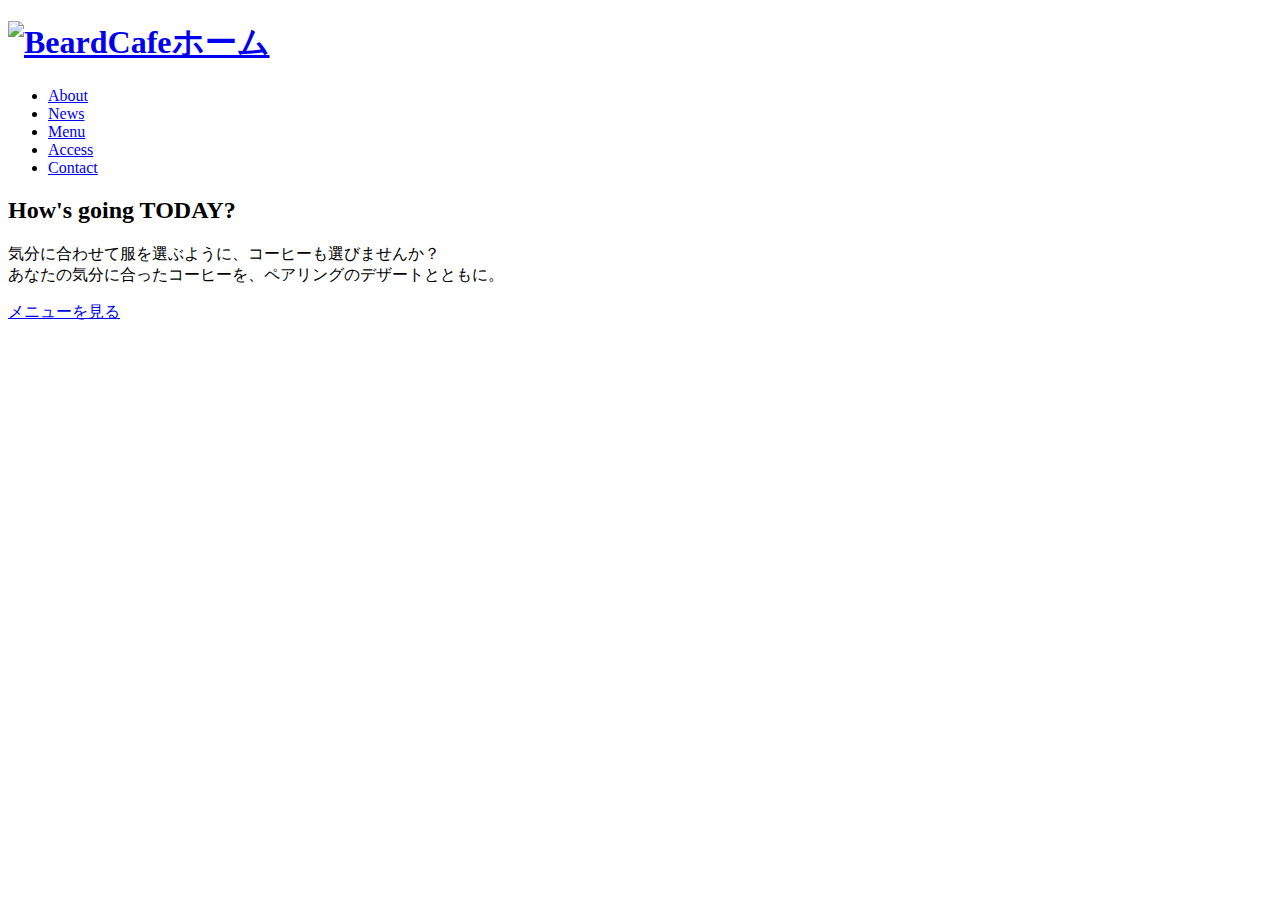
==== index.html @ 52072fda "Add files via upload" ====
<!doctype html>
<html lang ="ja">
  <head>
    <meta charset="utf-8">
    <meta name="viewport" content="width=device-width, initial-scale=1">
    <title>beardCafe</title>
      <meta name="description" content=お客様の気分に合わせたコーヒーとペアリングのスイーツを提供するカフェ>

<!--CSS-->
<link rel="preconnect" href="https://fonts.googleapis.com">
<link rel="preconnect" href="https://fonts.gstatic.com" crossorigin>
<link href="https://fonts.googleapis.com/css2?family=Libre+Baskerville&display=swap" rel="stylesheet">
<link href="css/style.css" rel="stylesheet">
<link rel="icon" type="images/svg" href="images/icon.svg">
  </head>
  <body id="home" class="big-bg">
      <header class="page-header wrapper">
          <h1><a href="index.html"><img class="logo" src="images/logo.svg" alt="BeardCafeホーム"></a></h1>
          <nav>
              <ul class="main-nav">
                  <li><a href="About.html">About</a></li>
                  <li><a href="news.html">News</a></li>
                  <li><a href="menu.html">Menu</a></li>
                  <li><a href="Access.html">Access</a></li>
                  <li><a href="contact.html">Contact</a></li>
              </ul>
          </nav>
       </header>

       <div class="home-content wrapper">
         <h2 class="page-title">How's going TODAY?</h2>
         <p>気分に合わせて服を選ぶように、コーヒーも選びませんか？<br>
           あなたの気分に合ったコーヒーを、ペアリングのデザートとともに。</p>
         <a class="button" href="menu.html">メニューを見る</a>
       </div><!-- /#home -->

  </body>


</html>
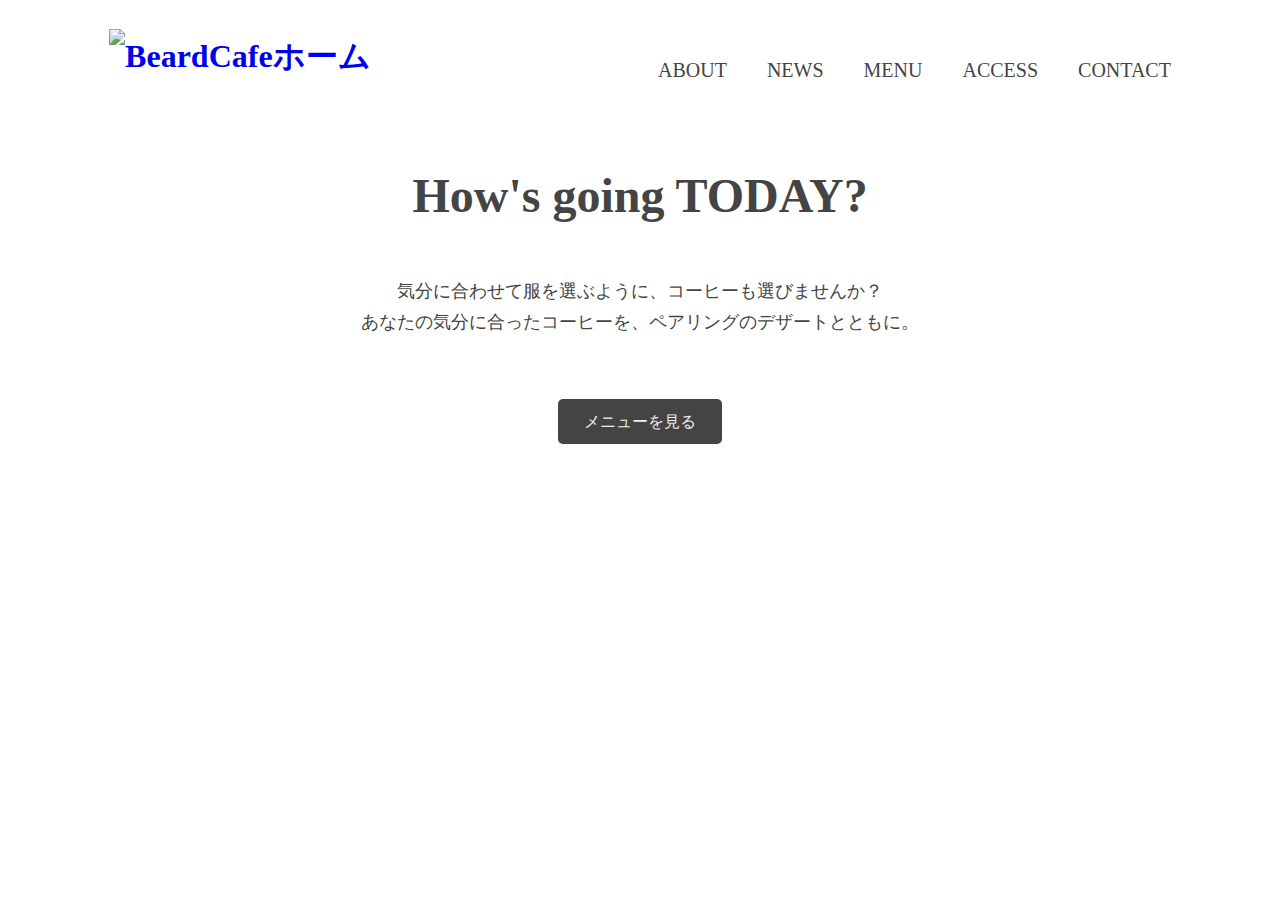
==== commit 57d357a1: "Update index.html" ====
--- a/index.html
+++ b/index.html
@@ -10,7 +10,7 @@
 <link rel="preconnect" href="https://fonts.googleapis.com">
 <link rel="preconnect" href="https://fonts.gstatic.com" crossorigin>
 <link href="https://fonts.googleapis.com/css2?family=Libre+Baskerville&display=swap" rel="stylesheet">
-<link href="css/style.css" rel="stylesheet">
+<link href="CSS/style.css" rel="stylesheet">
 <link rel="icon" type="images/svg" href="images/icon.svg">
   </head>
   <body id="home" class="big-bg">
--- a/CSS/style.css
+++ b/CSS/style.css
@@ -0,0 +1,331 @@
+@charset "UTF-8";
+
+/* 共通部分
+--------------------------------*/
+html{
+  font-size: 100%;
+}
+body{
+    font-family: 'Ramaraja', serif;
+  line-height: 1.7;
+    color: #444444;
+}
+a{
+  text-decoration: none;
+}
+img{
+  max-width: 100%;
+}
+.wrapper {
+    max-width: 1100px;
+    margin: 0 auto;
+    padding: 0 4%;
+}
+
+@media (max-width: 600px) {
+  h1 {
+    color: #0bd;
+  }
+}
+/* モバイル版
+--------------------------------*/
+@media (max-width: 600px) {
+  .page-title {
+    font-size: 2.5rem;
+  }
+  .page-header {
+    flex-direction: column;
+    align-items: center;
+  }
+  /* HEADER */
+  .main-nav {
+    font-size: 1rem;
+    margin-top: 10px;
+  }
+  .main-nav li {
+    margin: 0 20px;
+  }
+
+  /* HOME */
+  .home-content {
+    margin-top: 20px;
+  }
+  /*　NEWS */
+  .news-contents {
+    flex-direction: column;
+  }
+  article,
+  aside {
+    width: 100%;
+  }
+  #news .page-title {
+    margin-top: 30px;
+  }
+  aside {
+    margin-top: 60px;
+  }
+  .post-info {
+    margin-bottom: 30px;
+  }
+  .post-date {
+    width: 70px;
+    height: 70px;
+    font-size: 1rem;
+  }
+  .post-date span {
+    font-size: 0.875rem;
+    padding-top: 2px;
+  }
+  .post-title {
+    font-size: 1.375rem;
+  }
+  .post-cat {
+    font-size: 0.875rem;
+    margin-top: 10px;
+  }
+  .post-title,
+  .post-cat {
+    margin-left: 80px;
+  }
+  /* Menu */
+  .menu-content {
+    margin-top: 20%;
+  }
+}
+/* HEADER
+------------------------------- */
+.logo{
+  width: 250px;
+  margin-top: 0px;
+}
+
+.main-nav {
+    display: flex;
+    font-size: 1.25rem;
+    text-transform: uppercase;
+    margin-top: 45px;
+    list-style: none;
+}
+.main-nav li {
+    margin-left: 40px;
+}
+.main-nav a {
+    color: #444444;
+}
+.main-nav a:hover {
+    color: #9a9a9a;
+}
+
+.page-header {
+  display: flex;
+  justify-content: space-between;
+}
+.wrapper {
+    max-width: 1600px;
+    margin: 0 auto;
+    padding: 0 8%;
+}
+
+/* HOME
+------------------------------- */
+.home-content {
+    font-size: 2.5rem;
+    text-align: center;
+    margin-top: 3rem;
+}
+.home-content p {
+  font-family: 'Kaisei Opti', serif;
+  font-size: 1.125rem;
+  margin: 10px 0 42px;
+}
+.home-content a {
+  font-style: 'Kaisei Opti', serif;
+  font-size: 1rem;
+  margin: auto;
+}
+
+/* 見出し
+------------------------------- */
+.page-title {
+  font-size: 3rem;
+  font-family: 'Ramaraja', serif;
+  text-transform: uppercase;
+  font-weight: bold;
+}
+
+/* ボタン
+------------------------------- */
+.button {
+  font-size: 1px;
+  background: #444444;
+  color: #EEEEEE;
+  border-radius: 5px;
+  padding: 14px 26px;
+}
+.button:hover {
+  background: #9a9a9a;
+}
+
+/* home-背景画像
+『白からグレーのグラデーション』
+background-image: linear-gradient(#ffffff, #9a9a9a);
+-------------------------------*/
+.big-bg {
+  background-size: cover;
+  background-position: center-top;
+  background-repeat: no-repeat;
+}
+#home {
+  background-image: url(../images/main.jpg);
+  background-blend-mode: darken;
+  min-height: 100vh;
+}
+#home .page-title {
+  text-transform: none;
+}
+
+/* News
+------------------------------- */
+#News {
+  background-image: url(../images/header.jpeg);
+  height: 400px;
+  margin-bottom: 24px;
+}
+#News .page-title{
+  text-align: center;
+}
+
+/* News
+------------------------------- */
+footer {
+  background: #444444;
+  text-align: center;
+  padding: 20px 0;
+}
+footer p {
+  color: #EEEEEE;
+  font-size: 0.875rem;
+}
+
+/* 記事部分
+------------------------------- */
+article {
+  width: 60%;
+  order: 2;
+}
+aside {
+  padding-top: 10px;
+  width: 22%;
+  order: 3;
+}
+.ad {
+  padding-top: 30px;
+  order: 1;
+  margin-bottom: 40px;
+}
+.news-contents {
+  display: flex;
+  justify-content: space-between;
+  margin-bottom: 40px;
+  margin-left: 60px;
+}
+
+.post-info {
+  position: relative;
+  padding-top: 4px;
+  margin-bottom: 45px;
+}
+.post-date {
+  background: #444444;
+  border-radius: 50%;
+  color: #EEEEEE;
+  width: 100px;
+  height: 92px;
+  font-size: 1.625rem;
+  text-align: center;
+  position: absolute;
+  top: 0;
+  padding-top: 10px;
+}
+.post-date span {
+  font-size: 1rem;
+  border-top: 1px rgba(255, 255, 255, .5) solid;
+  padding-top: 6px;
+  display: block;
+  width: 60%;
+  margin: 0 auto;
+}
+.post-title {
+  font-family: 'Ramaraja', serif;
+  font-size: 2rem;
+  font-weight: normal;
+}
+.post-title,
+.post-cat {
+  margin-left: 120px;
+  margin-bottom: 0;
+}
+article img {
+  margin-bottom: 20px;
+  display:flex;
+}
+article p {
+  margin-bottom: 1rem;
+
+}
+
+.sub-title {
+  font-size: 1.5rem;
+  padding: 0 8px 8px;
+  border-bottom: 2px #444444 solid;
+  font-weight: normal;
+}
+aside p {
+  padding: 0px 20px;
+}
+.sub-menu {
+  margin-bottom: 60px;
+  list-style: none;
+}
+.sub-menu li {
+  border-bottom: 1px #ddd solid;
+}
+.sub-menu a {
+  color: #444444;
+  padding: 10px;
+  display: block;
+}
+.sub-menu a:hover {
+  color: #EEEEEE;
+}
+
+/* Menu
+------------------------------- */
+#Menu {
+  background-image: url(../images/menu-back.jpeg);
+  height: 400px;
+  margin-bottom: 24px;
+
+}
+.menu-content {
+  max-width: 750px;
+  margin-top: 10px;
+}
+.menu-content .page-title {
+  text-align: center;
+  color: white;
+}
+.menu-content p {
+  font-size: 1.125rem;
+  margin: 10px 0 0;
+  color: white;
+}
+.grid {
+  display: grid;
+  gap: 60px;
+  grid-template-columns: repeat(auto-fit, minmax(240px, 1fr));
+  margin-top: 8%;
+  margin-bottom: 50px;
+  padding: 0 16%;
+  order: 2;
+}
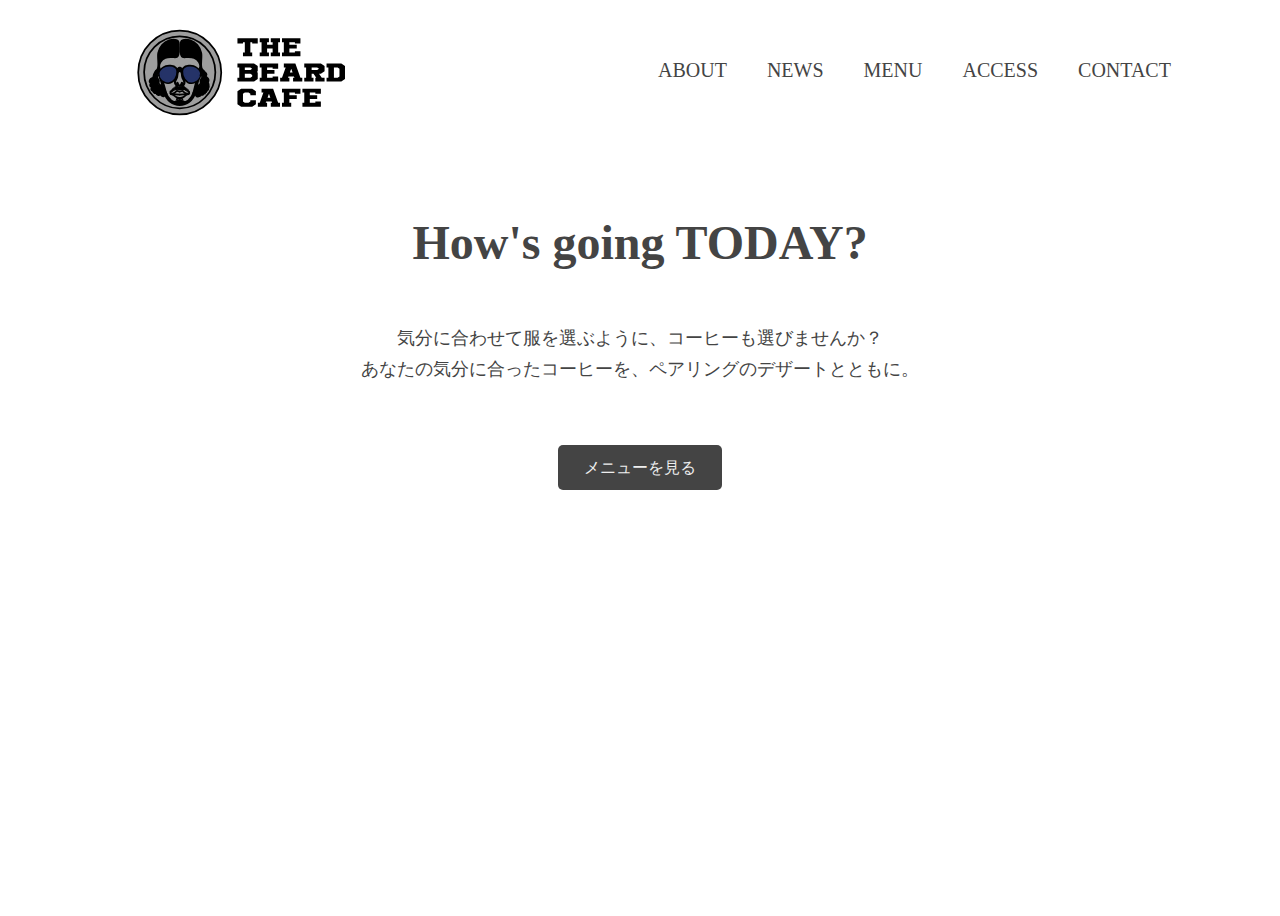
==== commit 117ec130: "Update index.html" ====
--- a/index.html
+++ b/index.html
@@ -11,11 +11,11 @@
 <link rel="preconnect" href="https://fonts.gstatic.com" crossorigin>
 <link href="https://fonts.googleapis.com/css2?family=Libre+Baskerville&display=swap" rel="stylesheet">
 <link href="CSS/style.css" rel="stylesheet">
-<link rel="icon" type="images/svg" href="images/icon.svg">
+<link rel="icon" type="images/svg" href="icon.svg">
   </head>
   <body id="home" class="big-bg">
       <header class="page-header wrapper">
-          <h1><a href="index.html"><img class="logo" src="images/logo.svg" alt="BeardCafeホーム"></a></h1>
+          <h1><a href="index.html"><img class="logo" src="logo.svg" alt="BeardCafeホーム"></a></h1>
           <nav>
               <ul class="main-nav">
                   <li><a href="About.html">About</a></li>
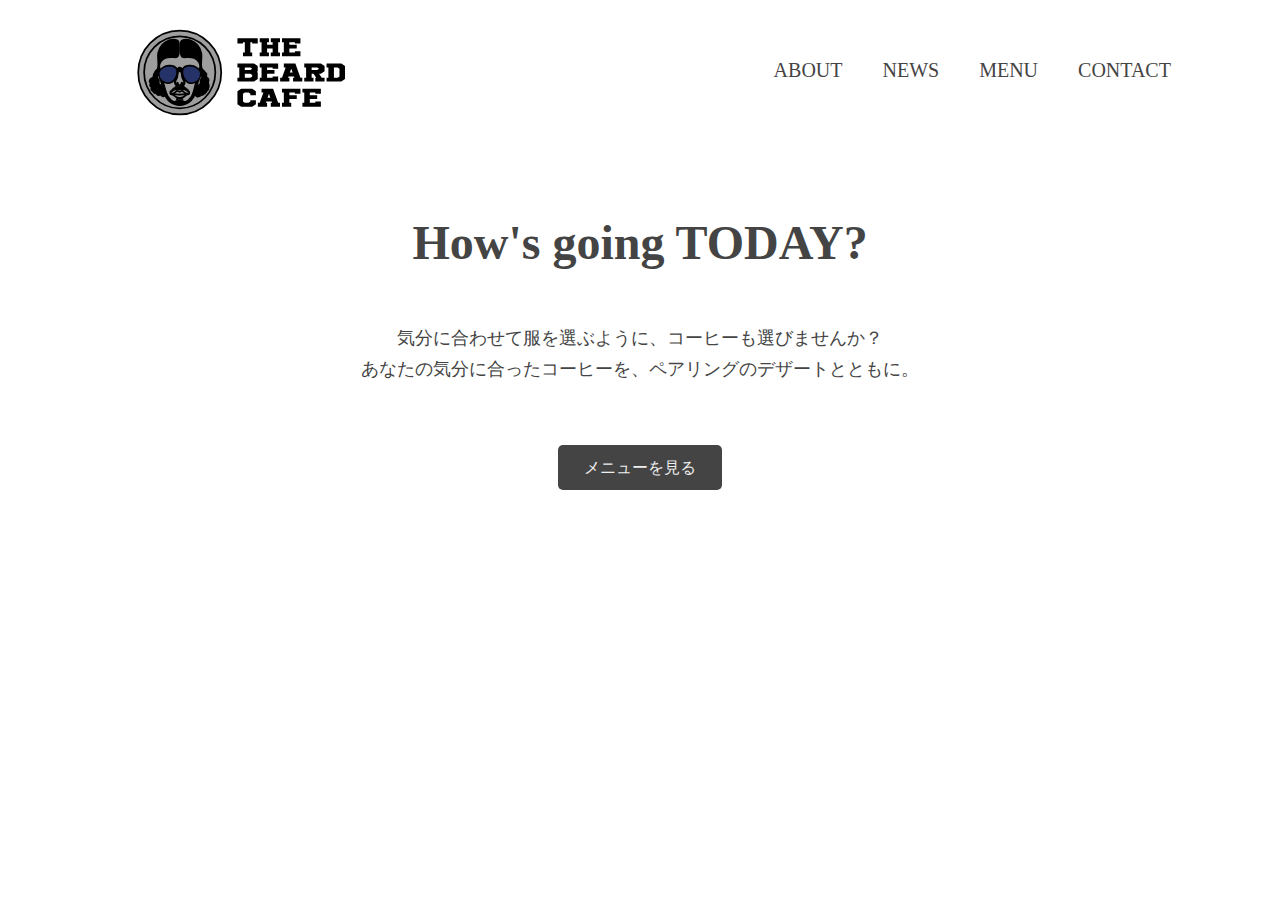
==== commit 45393ad6: "Update index.html" ====
--- a/index.html
+++ b/index.html
@@ -21,7 +21,6 @@
                   <li><a href="About.html">About</a></li>
                   <li><a href="news.html">News</a></li>
                   <li><a href="menu.html">Menu</a></li>
-                  <li><a href="Access.html">Access</a></li>
                   <li><a href="contact.html">Contact</a></li>
               </ul>
           </nav>
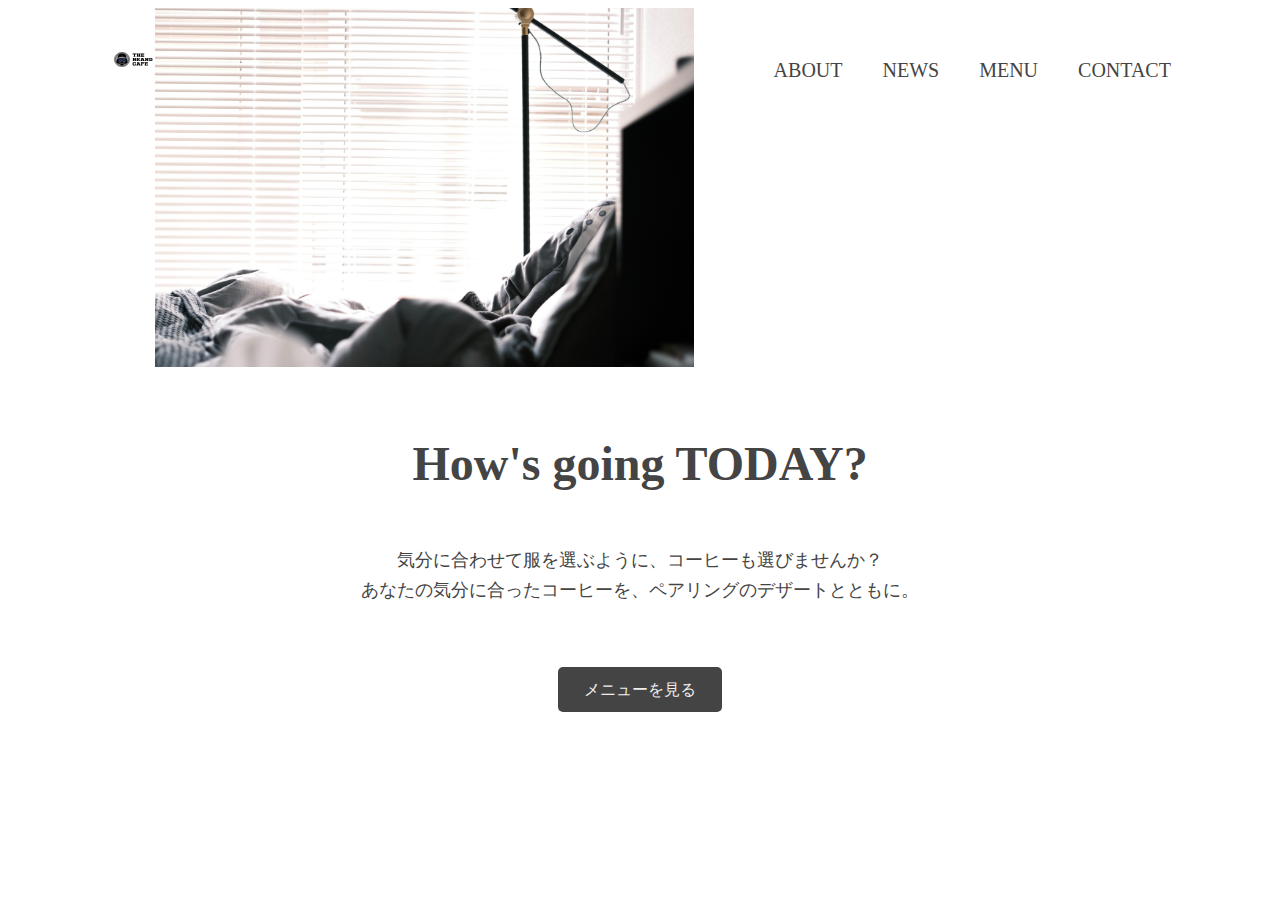
==== commit 2ec36350: "Update index.html" ====
--- a/index.html
+++ b/index.html
@@ -16,6 +16,7 @@
   <body id="home" class="big-bg">
       <header class="page-header wrapper">
           <h1><a href="index.html"><img class="logo" src="logo.svg" alt="BeardCafeホーム"></a></h1>
+          <a href="index.html"><img class="back-ground" src="main.jpg" alt="Beardcafe background"</a>
           <nav>
               <ul class="main-nav">
                   <li><a href="About.html">About</a></li>
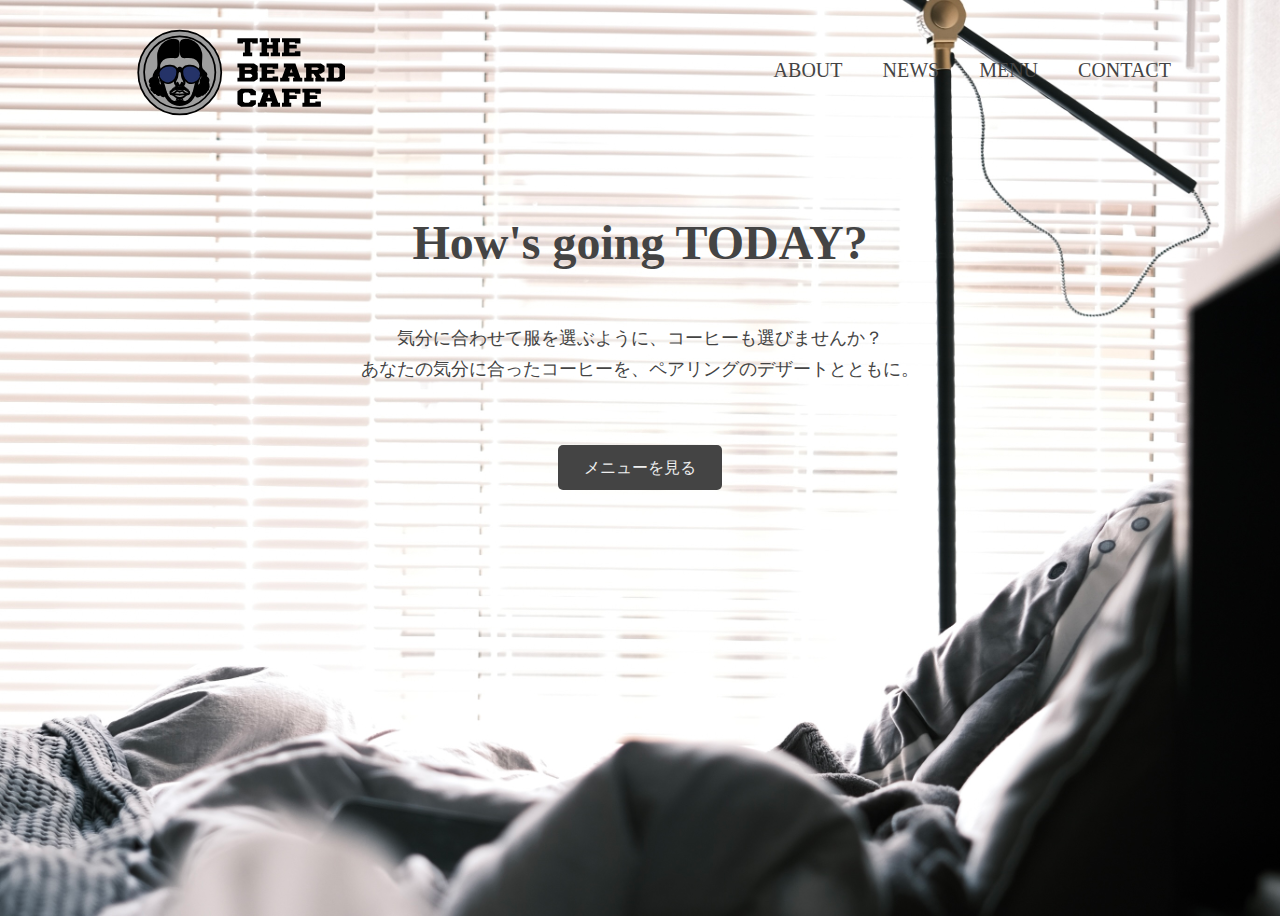
==== commit e18b56da: "Update index.html" ====
--- a/index.html
+++ b/index.html
@@ -16,7 +16,6 @@
   <body id="home" class="big-bg">
       <header class="page-header wrapper">
           <h1><a href="index.html"><img class="logo" src="logo.svg" alt="BeardCafeホーム"></a></h1>
-          <a href="index.html"><img class="back-ground" src="main.jpg" alt="Beardcafe background"</a>
           <nav>
               <ul class="main-nav">
                   <li><a href="About.html">About</a></li>
--- a/CSS/style.css
+++ b/CSS/style.css
@@ -176,7 +176,7 @@
   background-repeat: no-repeat;
 }
 #home {
-  background-image: url(../images/main.jpg);
+  background-image: url(../main.jpg);
   background-blend-mode: darken;
   min-height: 100vh;
 }
@@ -187,7 +187,7 @@
 /* News
 ------------------------------- */
 #News {
-  background-image: url(../images/header.jpeg);
+  background-image: url(../header.jpeg);
   height: 400px;
   margin-bottom: 24px;
 }
@@ -302,7 +302,7 @@
 /* Menu
 ------------------------------- */
 #Menu {
-  background-image: url(../images/menu-back.jpeg);
+  background-image: url(../menu-back.jpeg);
   height: 400px;
   margin-bottom: 24px;
 
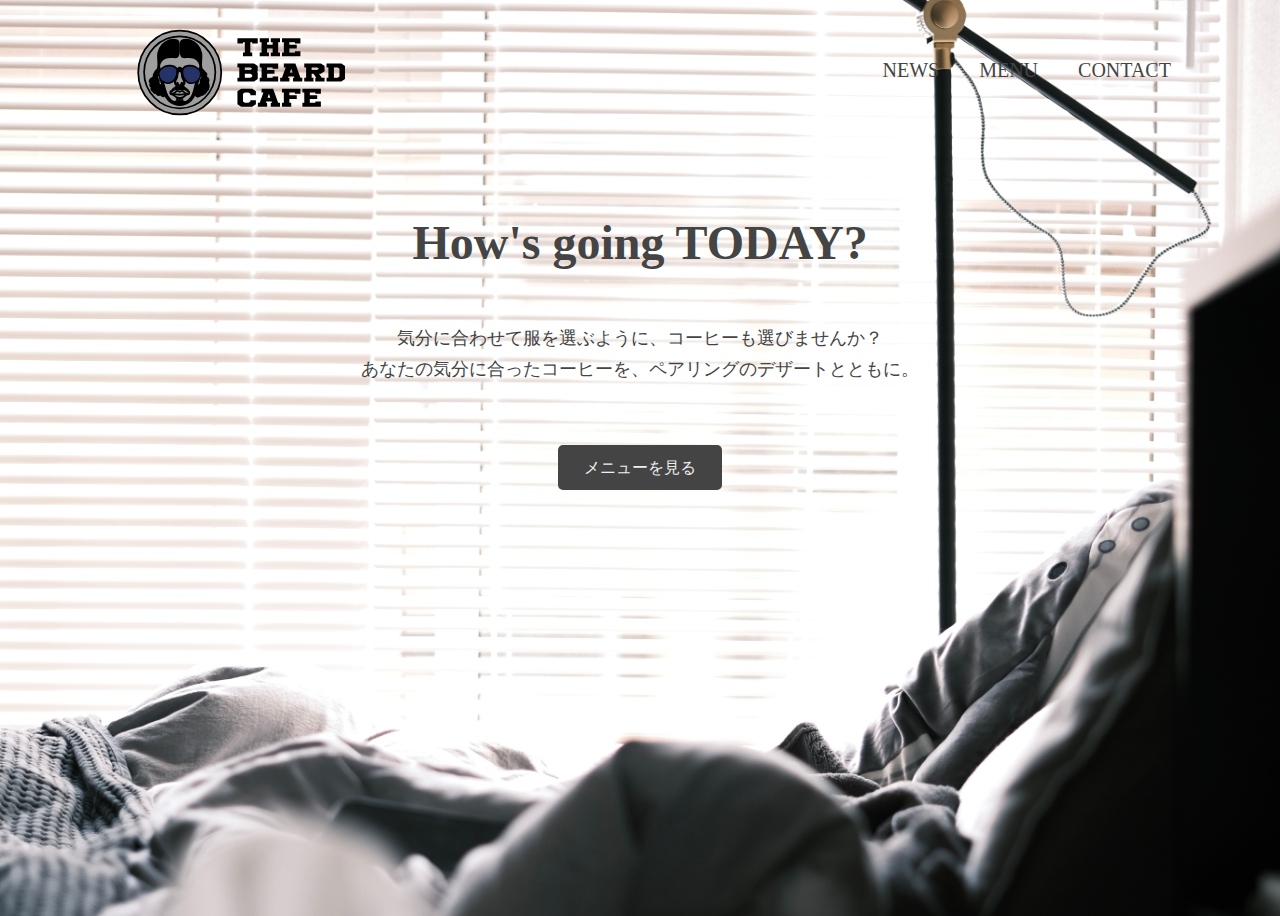
==== commit 753096ce: "Update index.html" ====
--- a/index.html
+++ b/index.html
@@ -18,7 +18,6 @@
           <h1><a href="index.html"><img class="logo" src="logo.svg" alt="BeardCafeホーム"></a></h1>
           <nav>
               <ul class="main-nav">
-                  <li><a href="About.html">About</a></li>
                   <li><a href="news.html">News</a></li>
                   <li><a href="menu.html">Menu</a></li>
                   <li><a href="contact.html">Contact</a></li>
